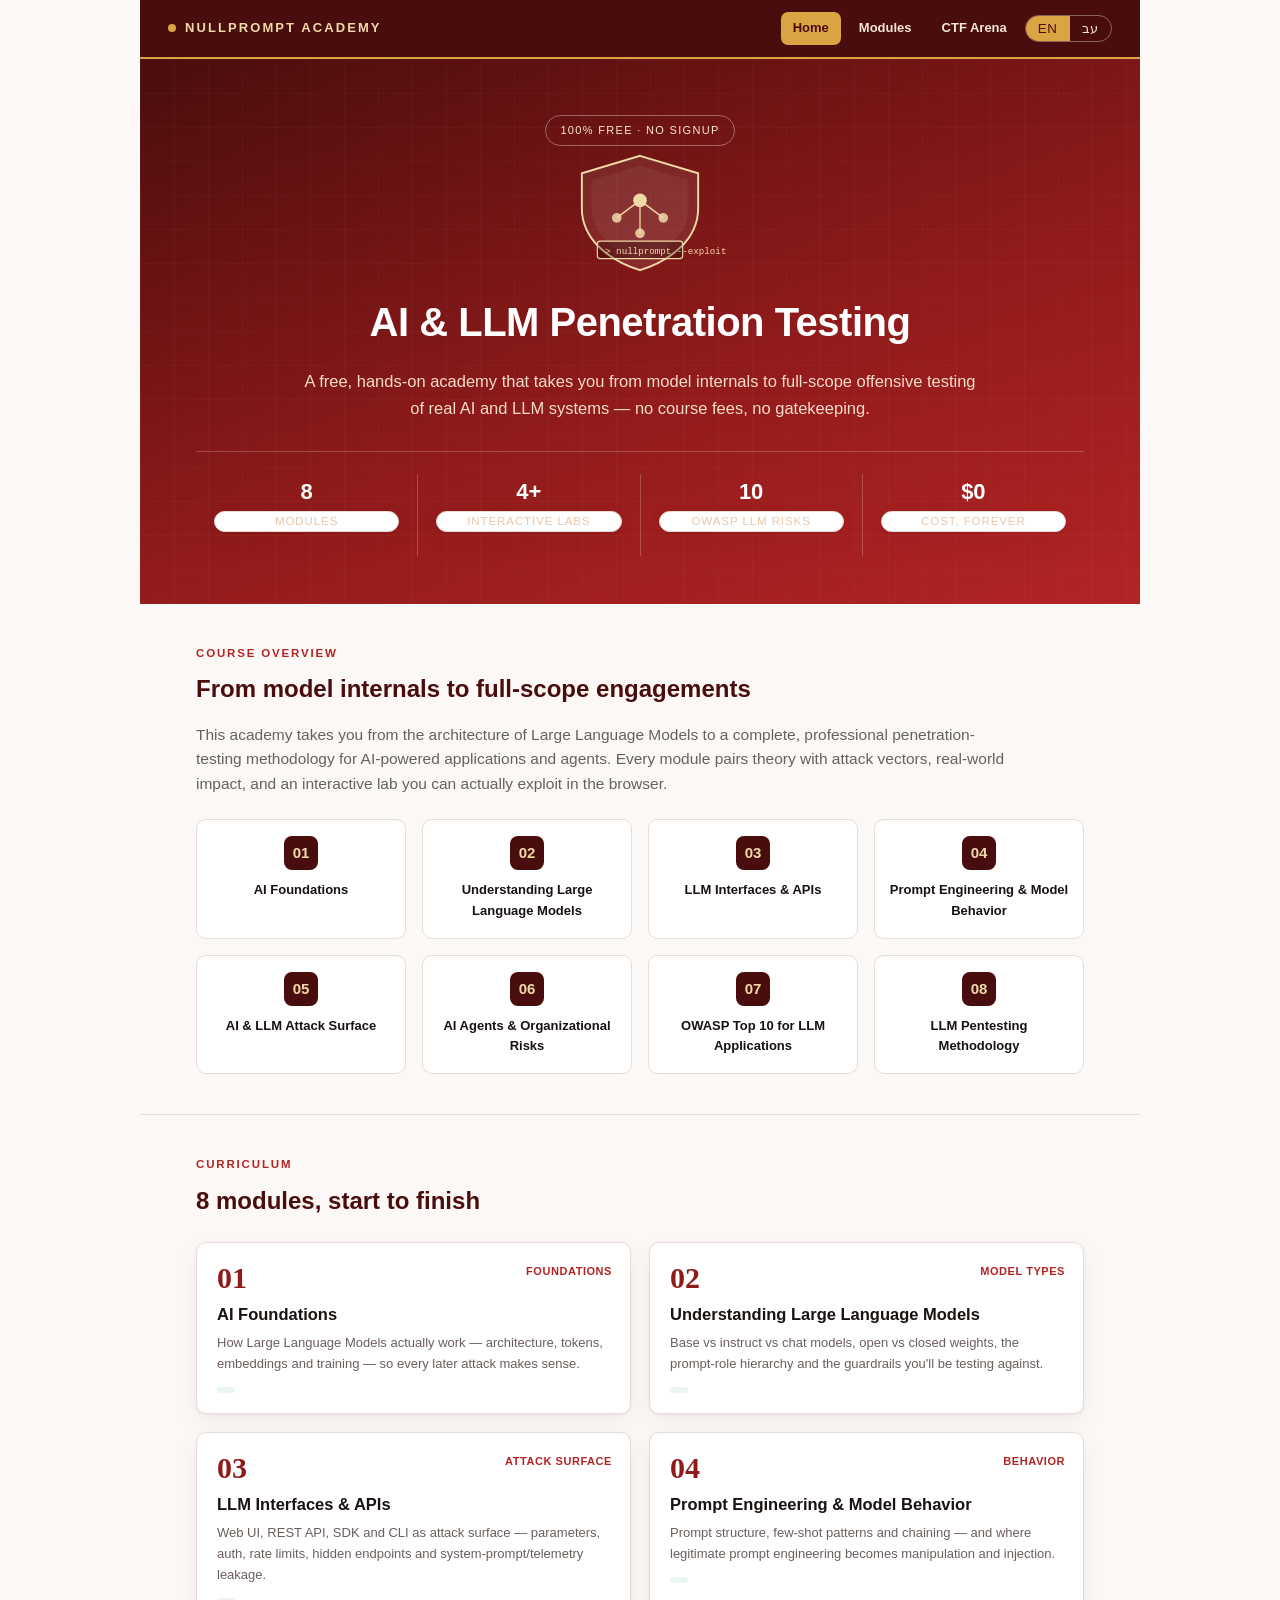
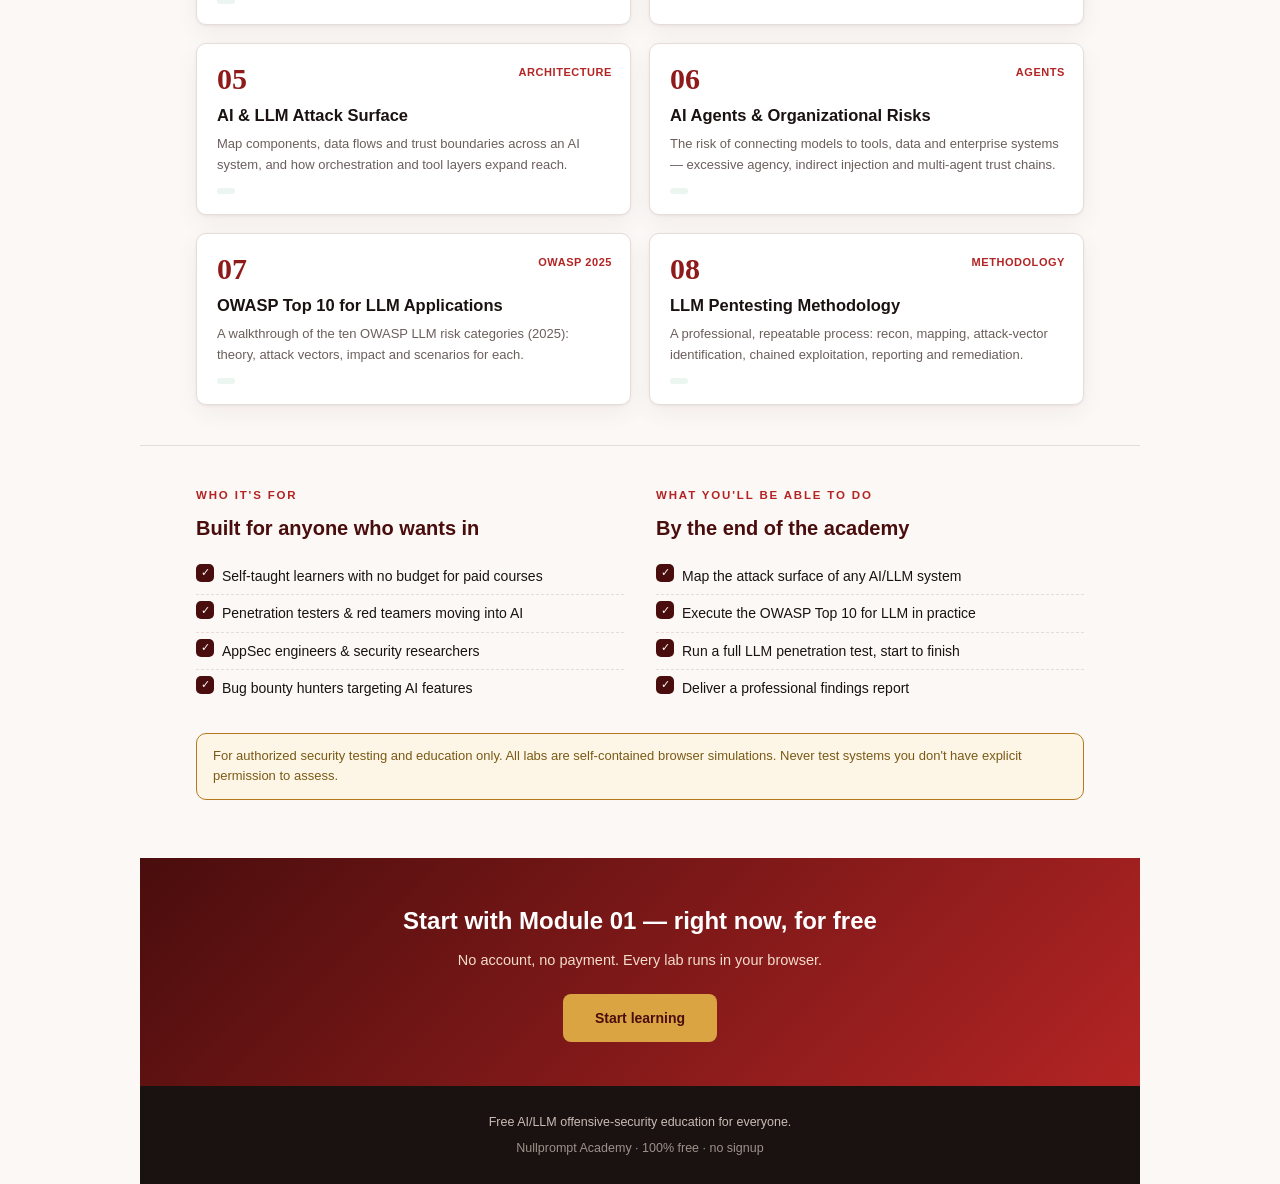
==== index.html @ b7b65b3f "Nullprompt Academy — free bilingual AI/LLM pentesting academy 8 in-depth EN/HE modules, 10 interacti" ====
<!DOCTYPE html>
<html lang="en">
<head>
<meta charset="UTF-8">
<title>Nullprompt Academy — AI &amp; LLM Penetration Testing (Free)</title>
<meta name="viewport" content="width=device-width, initial-scale=1.0">
<meta name="description" content="A free, hands-on academy for AI &amp; LLM penetration testing. Deep lessons, interactive in-browser exploit labs, and CTF challenges — bilingual EN/HE.">
<meta property="og:title" content="Nullprompt Academy — AI/LLM Penetration Testing">
<meta property="og:description" content="Learn to attack and secure AI &amp; LLM systems for free. Interactive exploit labs in your browser.">
<meta property="og:type" content="website">
<link rel="stylesheet" href="css/styles.css">
</head>
<body>
<div class="page">

  <header class="topbar" data-chrome data-base="" data-active="home"></header>

  <!-- HERO -->
  <section class="hero">
    <div class="center" style="position:relative;z-index:2"><span class="badge-pill" data-i18n="ui.free"></span></div>
    <div class="hero-illustration">
      <svg width="176" height="126" viewBox="0 0 180 130" fill="none" xmlns="http://www.w3.org/2000/svg" role="img" aria-label="Shield with neural network and terminal">
        <path d="M90 6 L150 24 V60 C150 92 122 114 90 124 C58 114 30 92 30 60 V24 Z" fill="rgba(255,255,255,0.08)" stroke="#f0d9a8" stroke-width="2"/>
        <path d="M90 16 L140 31 V60 C140 86 116 105 90 114 C64 105 40 86 40 60 V31 Z" fill="rgba(255,255,255,0.05)"/>
        <circle cx="90" cy="52" r="7" fill="#f0d9a8"/>
        <circle cx="66" cy="70" r="5" fill="#f0d9a8" opacity="0.85"/>
        <circle cx="114" cy="70" r="5" fill="#f0d9a8" opacity="0.85"/>
        <circle cx="90" cy="86" r="5" fill="#f0d9a8" opacity="0.85"/>
        <line x1="90" y1="52" x2="66" y2="70" stroke="#f0d9a8" stroke-width="1.4"/>
        <line x1="90" y1="52" x2="114" y2="70" stroke="#f0d9a8" stroke-width="1.4"/>
        <line x1="90" y1="52" x2="90" y2="86" stroke="#f0d9a8" stroke-width="1.4"/>
        <rect x="46" y="94" width="88" height="18" rx="3" fill="rgba(0,0,0,0.25)" stroke="#f0d9a8" stroke-width="1.2"/>
        <text x="54" y="107" font-family="monospace" font-size="9.5" fill="#f0d9a8">&gt; nullprompt --exploit</text>
      </svg>
    </div>
    <h1 class="hero-title" data-i18n="home.title"></h1>
    <p class="hero-sub" data-i18n="home.sub"></p>
    <div class="stat-row">
      <div class="stat"><div class="num">8</div><div class="lab" data-i18n="stat.modules"></div></div>
      <div class="stat"><div class="num">4+</div><div class="lab" data-i18n="stat.labs"></div></div>
      <div class="stat"><div class="num">10</div><div class="lab" data-i18n="stat.owasp"></div></div>
      <div class="stat"><div class="num">$0</div><div class="lab" data-i18n="stat.price"></div></div>
    </div>
  </section>

  <!-- OVERVIEW -->
  <section class="section">
    <div class="eyebrow" data-i18n="home.overviewEyebrow"></div>
    <h2 class="section-title" data-i18n="home.overviewTitle"></h2>
    <p class="lead" data-i18n="home.overviewLead"></p>
    <div class="pillars" data-pillars></div>
  </section>

  <!-- CURRICULUM -->
  <section class="section">
    <div class="eyebrow" data-i18n="home.curriculumEyebrow"></div>
    <h2 class="section-title" data-i18n="home.curriculumTitle"></h2>
    <div class="module-grid" data-module-grid data-base=""></div>
  </section>

  <!-- AUDIENCE + OUTCOMES -->
  <section class="section">
    <div class="two-col">
      <div>
        <div class="eyebrow" data-i18n="home.audienceEyebrow"></div>
        <h2 class="section-title" style="font-size:20px" data-i18n="home.audienceTitle"></h2>
        <ul class="check-list">
          <li data-i18n="home.aud1"></li>
          <li data-i18n="home.aud2"></li>
          <li data-i18n="home.aud3"></li>
          <li data-i18n="home.aud4"></li>
        </ul>
      </div>
      <div>
        <div class="eyebrow" data-i18n="home.outcomeEyebrow"></div>
        <h2 class="section-title" style="font-size:20px" data-i18n="home.outcomeTitle"></h2>
        <ul class="check-list">
          <li data-i18n="home.out1"></li>
          <li data-i18n="home.out2"></li>
          <li data-i18n="home.out3"></li>
          <li data-i18n="home.out4"></li>
        </ul>
      </div>
    </div>
    <div class="disclaimer" data-i18n="disclaimer" style="margin-top:26px"></div>
  </section>

  <!-- CTA -->
  <div class="cta">
    <h2 data-i18n="home.ctaTitle"></h2>
    <p data-i18n="home.ctaText"></p>
    <a class="cta-btn" href="modules/module-01.html" data-i18n="ui.start"></a>
  </div>

  <footer class="footer">
    <p data-i18n="footer.tag"></p>
    <p style="margin-top:6px;opacity:.75">Nullprompt Academy · <span data-i18n="ui.free"></span></p>
  </footer>

</div>
<script src="js/i18n.js"></script>
<script src="js/modules-data.js"></script>
<script src="js/labs.js"></script>
<script src="js/app.js"></script>
</body>
</html>
---- css/styles.css ----
/* ==========================================================================
   Nullprompt Academy — design system
   Palette + components derived from the original course syllabus, extended
   for lessons, interactive labs, quizzes and RTL bilingual support.
   ========================================================================== */
:root{
  --red-900:#4a0d0d;
  --red-800:#6e1414;
  --red-700:#8f1a1a;
  --red-600:#b32424;
  --ink:#1a1210;
  --paper:#fbf8f5;
  --muted:#6b5f5c;
  --line:#e7ddd8;
  --gold:#d9a441;
  --gold-soft:#f0d9a8;
  /* semantic callout colors */
  --theory:#2b6cb0;
  --theory-bg:#eef4fb;
  --attack:#b32424;
  --attack-bg:#fbecec;
  --defense:#2f855a;
  --defense-bg:#eaf6ef;
  --impact:#b7791f;
  --impact-bg:#fdf6e7;
  /* terminal */
  --term-bg:#161113;
  --term-ink:#e8e2dc;
  --term-green:#5fd38a;
  --term-gold:#f0d9a8;
  --radius:10px;
  --shadow:0 1px 3px rgba(0,0,0,.06),0 8px 24px rgba(74,13,13,.05);
}
*{box-sizing:border-box;margin:0;padding:0;}
html,body{
  background:var(--paper);
  color:var(--ink);
  font-family:"Segoe UI","Helvetica Neue",Arial,sans-serif;
  line-height:1.6;
}
/* Hebrew / RTL font tuning */
html[lang="he"] body{font-family:"Segoe UI","Arial Hebrew",Arial,sans-serif;}
a{color:var(--red-700);text-decoration:none;}
a:hover{text-decoration:underline;}
img,svg{max-width:100%;}
.page{max-width:1000px;margin:0 auto;background:var(--paper);min-height:100vh;}

/* keep code / payloads / flags left-to-right even in Hebrew mode */
code,pre,.term,.lab-console,.flag-input input,[dir="ltr"]{direction:ltr;}
[dir="rtl"] .row-reverse-safe{flex-direction:row-reverse;}

/* ---------- TOP NAV ---------- */
.topbar{
  position:sticky;top:0;z-index:40;
  display:flex;align-items:center;justify-content:space-between;gap:16px;
  background:var(--red-900);color:#fff;
  padding:12px 28px;border-bottom:2px solid var(--gold);
}
.topbar .brand{display:flex;align-items:center;gap:9px;font-weight:800;
  font-size:13px;letter-spacing:.16em;text-transform:uppercase;color:var(--gold-soft);}
.topbar .brand .dot{width:8px;height:8px;border-radius:50%;background:var(--gold);}
.topbar nav{display:flex;align-items:center;gap:6px;flex-wrap:wrap;}
.topbar nav a{
  color:#f3e6d6;font-size:13px;font-weight:600;padding:6px 12px;border-radius:7px;
}
.topbar nav a:hover{background:rgba(255,255,255,.1);text-decoration:none;}
.topbar nav a.active{background:var(--gold);color:var(--red-900);}
.lang-toggle{
  display:inline-flex;border:1px solid rgba(255,255,255,.35);border-radius:999px;overflow:hidden;
  font-size:12px;font-weight:700;
}
.lang-toggle button{
  background:transparent;color:#f3e6d6;border:none;padding:5px 12px;cursor:pointer;letter-spacing:.05em;
}
.lang-toggle button.active{background:var(--gold);color:var(--red-900);}

/* ---------- HERO ---------- */
.hero{
  position:relative;
  background:linear-gradient(160deg,var(--red-900) 0%,var(--red-700) 55%,var(--red-600) 100%);
  color:#fff;overflow:hidden;padding:56px 56px 48px;
}
.hero::before{
  content:"";position:absolute;inset:0;
  background-image:
    linear-gradient(rgba(255,255,255,.05) 1px, transparent 1px),
    linear-gradient(90deg, rgba(255,255,255,.05) 1px, transparent 1px);
  background-size:34px 34px;opacity:.5;pointer-events:none;
}
.hero-illustration{position:relative;z-index:2;display:flex;justify-content:center;margin:4px 0 14px;}
.hero-title{position:relative;z-index:2;text-align:center;font-size:40px;font-weight:800;letter-spacing:-0.5px;}
.hero-sub{position:relative;z-index:2;text-align:center;font-size:16.5px;color:#f4dccb;max-width:680px;margin:14px auto 0;}
.badge-pill{
  display:inline-block;border:1px solid rgba(255,255,255,.35);color:#f6e9d0;
  font-size:11px;letter-spacing:.12em;text-transform:uppercase;padding:6px 14px;border-radius:999px;
}
.stat-row{
  position:relative;z-index:2;display:flex;justify-content:center;
  margin-top:30px;border-top:1px solid rgba(255,255,255,.22);padding-top:22px;flex-wrap:wrap;
}
.stat{flex:1;min-width:120px;text-align:center;padding:0 18px;border-inline-start:1px solid rgba(255,255,255,.22);}
.stat:first-child{border-inline-start:none;}
.stat .num{font-size:22px;font-weight:800;color:#fff;}
.stat .lab{font-size:11.5px;letter-spacing:.08em;text-transform:uppercase;color:#e8c7ae;margin-top:2px;}

/* ---------- SECTIONS ---------- */
.section{padding:40px 56px;}
.section + .section{border-top:1px solid var(--line);}
.eyebrow{font-size:11.5px;letter-spacing:.16em;text-transform:uppercase;color:var(--red-600);font-weight:700;margin-bottom:8px;}
h2.section-title{font-size:24px;font-weight:800;margin-bottom:14px;color:var(--red-900);}
p.lead{font-size:15.5px;color:var(--muted);max-width:820px;}
.prose{max-width:820px;}
.prose p{margin:12px 0;font-size:15px;}
.prose h3{margin:26px 0 8px;font-size:19px;color:var(--red-900);}
.prose h4{margin:20px 0 6px;font-size:16px;color:var(--ink);}
.prose ul,.prose ol{margin:10px 0;padding-inline-start:22px;}
.prose li{margin:5px 0;font-size:14.5px;}
.prose strong{color:var(--ink);}

/* ---------- PILLARS / CARDS ---------- */
.pillars{display:grid;grid-template-columns:repeat(4,1fr);gap:16px;margin-top:22px;}
.pillar{background:#fff;border:1px solid var(--line);border-radius:var(--radius);padding:16px 14px;text-align:center;}
.pillar .ico{width:34px;height:34px;margin:0 auto 10px;border-radius:8px;background:var(--red-900);color:var(--gold-soft);
  display:flex;align-items:center;justify-content:center;font-size:15px;font-weight:800;}
.pillar .t{font-size:13px;font-weight:700;color:var(--ink);}

/* ---------- MODULE INDEX CARDS ---------- */
.module-grid{display:grid;grid-template-columns:repeat(2,1fr);gap:18px;margin-top:22px;}
.mod-card{
  display:block;background:#fff;border:1px solid var(--line);border-radius:var(--radius);
  padding:20px;box-shadow:var(--shadow);position:relative;transition:transform .12s ease,box-shadow .12s ease;
}
.mod-card:hover{transform:translateY(-2px);box-shadow:0 6px 20px rgba(74,13,13,.12);text-decoration:none;}
.mod-card .mnum{font-family:Georgia,serif;font-size:30px;font-weight:800;color:var(--red-700);line-height:1;}
.mod-card h3{font-size:16.5px;margin:8px 0 6px;color:var(--ink);}
.mod-card p{font-size:13px;color:var(--muted);}
.mod-card .tags{margin-top:12px;display:flex;gap:6px;flex-wrap:wrap;}
.tag{font-size:11px;font-weight:700;letter-spacing:.04em;padding:3px 9px;border-radius:999px;text-transform:uppercase;}
.tag.deep{background:var(--defense-bg);color:var(--defense);}
.tag.scaffold{background:var(--impact-bg);color:var(--impact);}
.tag.done{background:var(--red-900);color:var(--gold-soft);}
.mod-card .dur{position:absolute;inset-inline-end:18px;top:20px;font-size:11px;font-weight:700;color:var(--red-600);text-transform:uppercase;letter-spacing:.05em;}

/* ---------- LESSON META ---------- */
.crumbs{font-size:12.5px;color:var(--muted);margin-bottom:6px;}
.crumbs a{color:var(--red-700);}
.module-hero{
  background:linear-gradient(135deg,var(--red-900),var(--red-700));color:#fff;padding:34px 56px;position:relative;overflow:hidden;
}
.module-hero::before{content:"";position:absolute;inset:0;
  background-image:linear-gradient(rgba(255,255,255,.05) 1px,transparent 1px),linear-gradient(90deg,rgba(255,255,255,.05) 1px,transparent 1px);
  background-size:30px 30px;opacity:.5;}
.module-hero .mh-num{position:relative;font-family:Georgia,serif;font-size:15px;color:var(--gold-soft);font-weight:700;letter-spacing:.1em;}
.module-hero h1{position:relative;font-size:30px;font-weight:800;margin:4px 0 8px;}
.module-hero p{position:relative;color:#f4dccb;max-width:720px;font-size:14.5px;}

/* ---------- CALLOUTS ---------- */
.callout{border-inline-start:4px solid var(--muted);background:#fff;border:1px solid var(--line);
  border-radius:var(--radius);padding:14px 16px;margin:18px 0;box-shadow:var(--shadow);}
.callout .ct{font-size:11.5px;font-weight:800;letter-spacing:.1em;text-transform:uppercase;margin-bottom:6px;display:flex;align-items:center;gap:7px;}
.callout p{font-size:14px;margin:4px 0;}
.callout.theory{border-inline-start-color:var(--theory);background:var(--theory-bg);}
.callout.theory .ct{color:var(--theory);}
.callout.attack{border-inline-start-color:var(--attack);background:var(--attack-bg);}
.callout.attack .ct{color:var(--attack);}
.callout.defense{border-inline-start-color:var(--defense);background:var(--defense-bg);}
.callout.defense .ct{color:var(--defense);}
.callout.impact{border-inline-start-color:var(--impact);background:var(--impact-bg);}
.callout.impact .ct{color:var(--impact);}

/* ---------- CODE / TERMINAL ---------- */
pre.term,.term{
  background:var(--term-bg);color:var(--term-ink);border-radius:var(--radius);
  padding:14px 16px;font-family:"SFMono-Regular",Consolas,"Roboto Mono",monospace;font-size:13px;
  line-height:1.55;overflow-x:auto;margin:14px 0;border:1px solid #2a2226;
}
.term .c-prompt{color:var(--term-green);}
.term .c-cmt{color:#8a7f84;}
.term .c-str{color:var(--term-gold);}
.term .c-key{color:#e79bb0;}
code.inline{background:#f1e9e4;border:1px solid var(--line);border-radius:5px;padding:1px 6px;font-size:13px;font-family:Consolas,monospace;}

/* ---------- INTERACTIVE LAB ---------- */
.lab{border:1px solid var(--line);border-radius:12px;overflow:hidden;margin:24px 0;box-shadow:var(--shadow);background:#fff;}
.lab-head{background:var(--red-900);color:#fff;padding:12px 16px;display:flex;align-items:center;justify-content:space-between;gap:12px;flex-wrap:wrap;}
.lab-head .lt{font-size:14px;font-weight:800;display:flex;align-items:center;gap:8px;}
.lab-head .lt::before{content:"⚡";}
.lab-head .goal{font-size:12px;color:var(--gold-soft);}
.lab-body{padding:16px;}
.lab-desc{font-size:13.5px;color:var(--muted);margin-bottom:12px;}
.lab-console{
  background:var(--term-bg);border-radius:10px;padding:12px;height:280px;overflow-y:auto;
  font-family:Consolas,"Roboto Mono",monospace;font-size:13px;color:var(--term-ink);direction:ltr;text-align:left;
}
.msg{margin:8px 0;display:flex;gap:8px;}
.msg .who{flex:0 0 auto;font-weight:700;}
.msg.user .who{color:var(--term-gold);}
.msg.bot .who{color:var(--term-green);}
.msg.sys .who{color:#e79bb0;}
.msg .txt{white-space:pre-wrap;word-break:break-word;}
.msg.flag .txt{color:var(--term-gold);font-weight:700;}
.lab-input{display:flex;gap:8px;margin-top:12px;}
.lab-input input{flex:1;padding:10px 12px;border:1px solid var(--line);border-radius:8px;font-family:Consolas,monospace;font-size:13px;direction:ltr;}
.lab-input button,.btn{
  background:var(--red-700);color:#fff;border:none;border-radius:8px;padding:10px 16px;font-weight:700;font-size:13px;cursor:pointer;
}
.lab-input button:hover,.btn:hover{background:var(--red-600);}
.btn.gold{background:var(--gold);color:var(--red-900);}
.btn.ghost{background:transparent;border:1px solid var(--line);color:var(--ink);}
.hint-box{margin-top:10px;font-size:12.5px;}
.hint-box summary{cursor:pointer;color:var(--red-700);font-weight:700;}
.hint-box p{margin:8px 0;color:var(--muted);}
.lab-tools{display:flex;gap:8px;margin-top:10px;flex-wrap:wrap;}
.lab-tools .chip{font-size:11.5px;background:#f1e9e4;border:1px solid var(--line);border-radius:999px;padding:4px 10px;cursor:pointer;}
.lab-tools .chip:hover{background:var(--gold-soft);}

/* ---------- FLAG SUBMISSION ---------- */
.flag-input{display:flex;gap:8px;margin-top:14px;align-items:center;flex-wrap:wrap;}
.flag-input input{padding:10px 12px;border:1px solid var(--line);border-radius:8px;font-family:Consolas,monospace;min-width:240px;direction:ltr;}
.flag-status{font-size:13px;font-weight:700;}
.flag-status.ok{color:var(--defense);}
.flag-status.bad{color:var(--attack);}

/* ---------- QUIZ ---------- */
.quiz{border:1px solid var(--line);border-radius:12px;padding:18px;margin:22px 0;background:#fff;box-shadow:var(--shadow);}
.quiz h3{font-size:17px;color:var(--red-900);margin-bottom:6px;}
.q{margin:16px 0;padding:14px;border:1px solid var(--line);border-radius:10px;}
.q .qtext{font-weight:700;font-size:14.5px;margin-bottom:10px;}
.q .opt{display:block;padding:9px 12px;border:1px solid var(--line);border-radius:8px;margin:6px 0;cursor:pointer;font-size:14px;transition:background .1s;}
.q .opt:hover{background:#faf3ee;}
.q .opt.correct{background:var(--defense-bg);border-color:var(--defense);}
.q .opt.wrong{background:var(--attack-bg);border-color:var(--attack);}
.q .opt input{margin-inline-end:8px;}
.quiz-result{margin-top:12px;font-weight:800;font-size:15px;}

/* ---------- PROGRESS ---------- */
.progress-wrap{background:#f1e9e4;border-radius:999px;height:12px;overflow:hidden;margin:8px 0;}
.progress-bar{height:100%;background:linear-gradient(90deg,var(--gold),var(--red-600));width:0;transition:width .4s;}
.mark-complete{display:flex;align-items:center;gap:12px;margin:24px 0;flex-wrap:wrap;}

/* ---------- PAGER ---------- */
.pager{display:flex;justify-content:space-between;gap:12px;margin:30px 0 10px;flex-wrap:wrap;}
.pager a{flex:1;min-width:200px;background:#fff;border:1px solid var(--line);border-radius:var(--radius);padding:14px 16px;box-shadow:var(--shadow);}
.pager a:hover{text-decoration:none;border-color:var(--gold);}
.pager .dir{font-size:11px;text-transform:uppercase;letter-spacing:.08em;color:var(--red-600);font-weight:700;}
.pager .ttl{font-size:14px;font-weight:700;color:var(--ink);}
.pager a.next{text-align:end;}

/* ---------- CHECK LIST ---------- */
.check-list{list-style:none;margin-top:14px;}
.check-list li{font-size:14px;padding:7px 0 7px 26px;position:relative;color:var(--ink);border-bottom:1px dashed var(--line);}
.check-list li:last-child{border-bottom:none;}
html[dir="rtl"] .check-list li{padding:7px 26px 7px 0;}
.check-list li::before{content:"✓";position:absolute;inset-inline-start:0;top:6px;width:18px;height:18px;border-radius:5px;background:var(--red-900);color:#fff;font-size:11px;display:flex;align-items:center;justify-content:center;}

/* ---------- SOURCES ---------- */
.sources{background:#fff;border:1px solid var(--line);border-radius:var(--radius);padding:16px 18px;margin:24px 0;}
.sources h4{font-size:13px;text-transform:uppercase;letter-spacing:.08em;color:var(--red-600);margin-bottom:8px;}
.sources ul{list-style:none;}
.sources li{font-size:13px;padding:4px 0;border-bottom:1px dotted var(--line);}
.sources li:last-child{border:none;}

/* ---------- CTF ---------- */
.ctf-grid{display:grid;grid-template-columns:repeat(2,1fr);gap:18px;margin-top:22px;}
.ctf-card{background:#fff;border:1px solid var(--line);border-radius:12px;padding:18px;box-shadow:var(--shadow);position:relative;}
.ctf-card.locked{opacity:.6;}
.ctf-card h3{font-size:16px;color:var(--red-900);margin-bottom:6px;}
.ctf-card .pts{position:absolute;inset-inline-end:16px;top:16px;background:var(--gold);color:var(--red-900);font-weight:800;font-size:12px;padding:3px 10px;border-radius:999px;}
.ctf-card .diff{font-size:11px;font-weight:700;text-transform:uppercase;letter-spacing:.06em;color:var(--muted);}
.scoreboard{background:var(--red-900);color:#fff;border-radius:12px;padding:20px 24px;margin-top:24px;text-align:center;}
.scoreboard .score{font-size:34px;font-weight:800;color:var(--gold);}

/* ---------- CTA / FOOTER ---------- */
.cta{background:linear-gradient(135deg,var(--red-900),var(--red-600));color:#fff;padding:44px 56px;text-align:center;}
.cta h2{font-size:24px;font-weight:800;margin-bottom:8px;}
.cta p{color:#f4dccb;font-size:14.5px;max-width:560px;margin:0 auto 22px;}
.cta-btn{display:inline-block;background:var(--gold);color:var(--red-900);font-weight:800;font-size:14px;padding:13px 32px;border-radius:8px;}
.cta-btn:hover{text-decoration:none;background:#e7b95a;}
.footer{background:var(--ink);color:#cbbcb5;padding:26px 56px;font-size:12.5px;text-align:center;}
.footer a{color:var(--gold-soft);}
.disclaimer{background:var(--impact-bg);border:1px solid var(--impact);color:#7a5a15;border-radius:var(--radius);padding:12px 16px;font-size:13px;margin:18px 0;}

/* ---------- HELPERS ---------- */
.hidden{display:none !important;}
.center{text-align:center;}
.mt0{margin-top:0;}
.two-col{display:grid;grid-template-columns:1fr 1fr;gap:32px;}
.viz{background:#fff;border:1px solid var(--line);border-radius:12px;padding:18px;margin:20px 0;box-shadow:var(--shadow);}
.viz .cap{font-size:12.5px;color:var(--muted);text-align:center;margin-top:10px;}

/* ---------- RESPONSIVE ---------- */
@media (max-width:820px){
  .hero,.section,.module-hero,.cta,.footer{padding-inline:24px;}
  .pillars,.module-grid,.ctf-grid{grid-template-columns:1fr;}
  .two-col{grid-template-columns:1fr;}
  .hero-title{font-size:30px;}
  .topbar{padding:10px 16px;}
}
@media print{
  body{background:#fff;}
  .page{max-width:none;}
  .topbar,.lab,.quiz,.flag-input,.mark-complete,.pager,.lang-toggle,.cta{display:none !important;}
  .callout,.sources,.viz{box-shadow:none;}
}
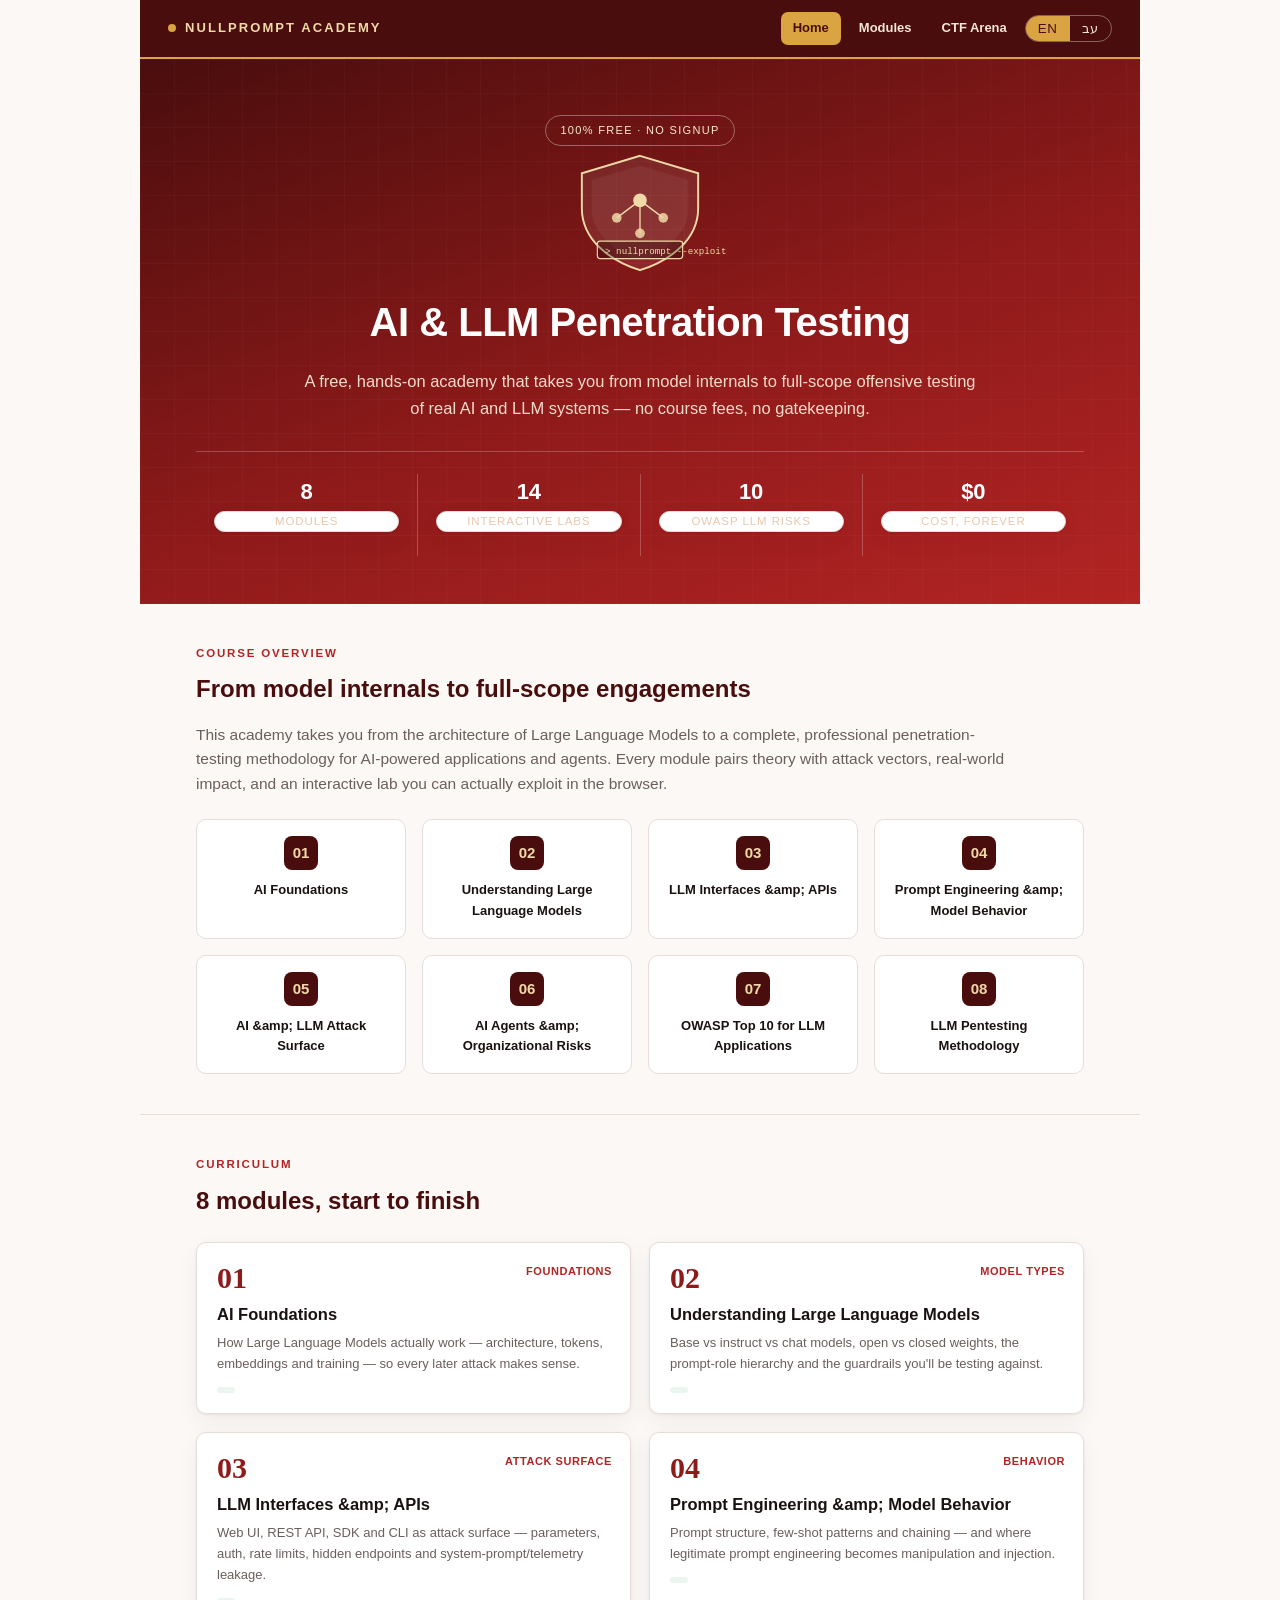
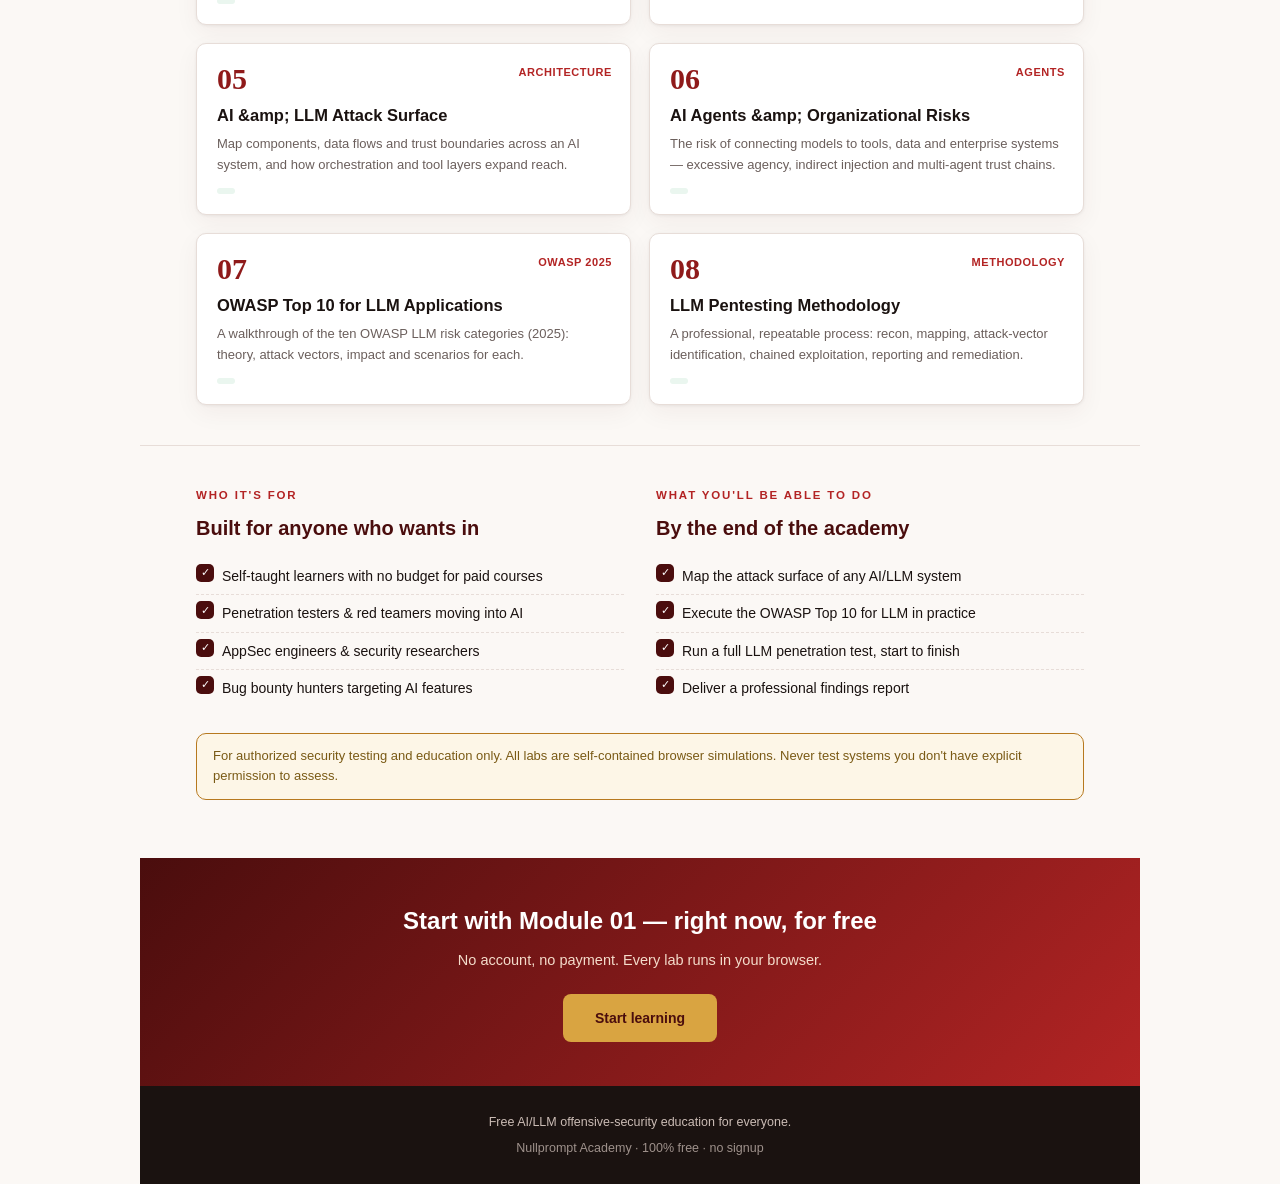
==== commit 62d9c88f: "QA fixes: reconcile Moffatt v. Air Canada amount; correct labs stat Full-project audit found two min" ====
--- a/index.html
+++ b/index.html
@@ -37,7 +37,7 @@
     <p class="hero-sub" data-i18n="home.sub"></p>
     <div class="stat-row">
       <div class="stat"><div class="num">8</div><div class="lab" data-i18n="stat.modules"></div></div>
-      <div class="stat"><div class="num">4+</div><div class="lab" data-i18n="stat.labs"></div></div>
+      <div class="stat"><div class="num">14</div><div class="lab" data-i18n="stat.labs"></div></div>
       <div class="stat"><div class="num">10</div><div class="lab" data-i18n="stat.owasp"></div></div>
       <div class="stat"><div class="num">$0</div><div class="lab" data-i18n="stat.price"></div></div>
     </div>
--- a/css/styles.css
+++ b/css/styles.css
@@ -288,6 +288,40 @@
 .viz{background:#fff;border:1px solid var(--line);border-radius:12px;padding:18px;margin:20px 0;box-shadow:var(--shadow);}
 .viz .cap{font-size:12.5px;color:var(--muted);text-align:center;margin-top:10px;}
 
+/* ---------- DEEP-DIVE COMPONENTS (cheat-sheet · case studies · mapping · tooling) ---------- */
+/* Reusable across modules for the "deep v2" standard. All RTL-safe (logical props);
+   payloads and code are forced dir="ltr". */
+.cheatsheet{border:1px solid var(--line);border-radius:var(--radius);overflow:hidden;margin:18px 0;box-shadow:var(--shadow);background:#fff;}
+.cheatsheet .cs-row{padding:12px 14px;border-bottom:1px solid var(--line);}
+.cheatsheet .cs-row:last-child{border-bottom:none;}
+.cheatsheet .cs-pay{display:block;font-family:Consolas,"Roboto Mono",monospace;font-size:12.5px;background:#f1e9e4;
+  border:1px solid var(--line);border-radius:6px;padding:6px 9px;color:var(--red-900);direction:ltr;text-align:left;word-break:break-word;}
+.cheatsheet .cs-meta{font-size:12.5px;color:var(--muted);margin-top:6px;}
+.cheatsheet .cs-meta b{color:var(--attack);font-weight:700;}
+
+.case-grid{display:grid;grid-template-columns:1fr;gap:12px;margin:16px 0;}
+.case{background:#fff;border:1px solid var(--line);border-inline-start:4px solid var(--gold);
+  border-radius:var(--radius);padding:14px 16px;box-shadow:var(--shadow);}
+.case .case-h{font-weight:800;font-size:14px;color:var(--red-900);margin-bottom:5px;display:flex;gap:9px;align-items:baseline;flex-wrap:wrap;}
+.case .case-when{font-size:11px;font-weight:700;letter-spacing:.05em;text-transform:uppercase;color:var(--muted);}
+.case p{font-size:13.5px;margin:4px 0;}
+.case .case-src{font-size:11.5px;color:var(--muted);margin-top:7px;}
+
+.mapping-wrap{border:1px solid var(--line);border-radius:var(--radius);overflow:auto;box-shadow:var(--shadow);margin:16px 0;}
+table.mapping{width:100%;border-collapse:collapse;font-size:13px;background:#fff;}
+table.mapping th,table.mapping td{text-align:start;padding:9px 12px;border-bottom:1px solid var(--line);}
+table.mapping thead th{background:var(--red-900);color:var(--gold-soft);font-size:11px;letter-spacing:.06em;text-transform:uppercase;white-space:nowrap;}
+table.mapping tbody tr:last-child td{border-bottom:none;}
+table.mapping td.tech{font-weight:700;color:var(--ink);}
+table.mapping code{background:#f1e9e4;border:1px solid var(--line);border-radius:5px;padding:1px 6px;font-size:12px;font-family:Consolas,monospace;direction:ltr;display:inline-block;}
+
+.toolbox{border:1px solid var(--line);border-inline-start:4px solid var(--theory);background:var(--theory-bg);
+  border-radius:var(--radius);padding:14px 16px;margin:18px 0;box-shadow:var(--shadow);}
+.toolbox .tb-h{font-size:11.5px;font-weight:800;letter-spacing:.1em;text-transform:uppercase;color:var(--theory);margin-bottom:8px;}
+.toolbox .tb-tool{font-weight:700;color:var(--ink);font-size:13.5px;margin:12px 0 2px;}
+.toolbox p{font-size:13.5px;margin:4px 0;}
+.toolbox .term{margin:6px 0;}
+
 /* ---------- RESPONSIVE ---------- */
 @media (max-width:820px){
   .hero,.section,.module-hero,.cta,.footer{padding-inline:24px;}
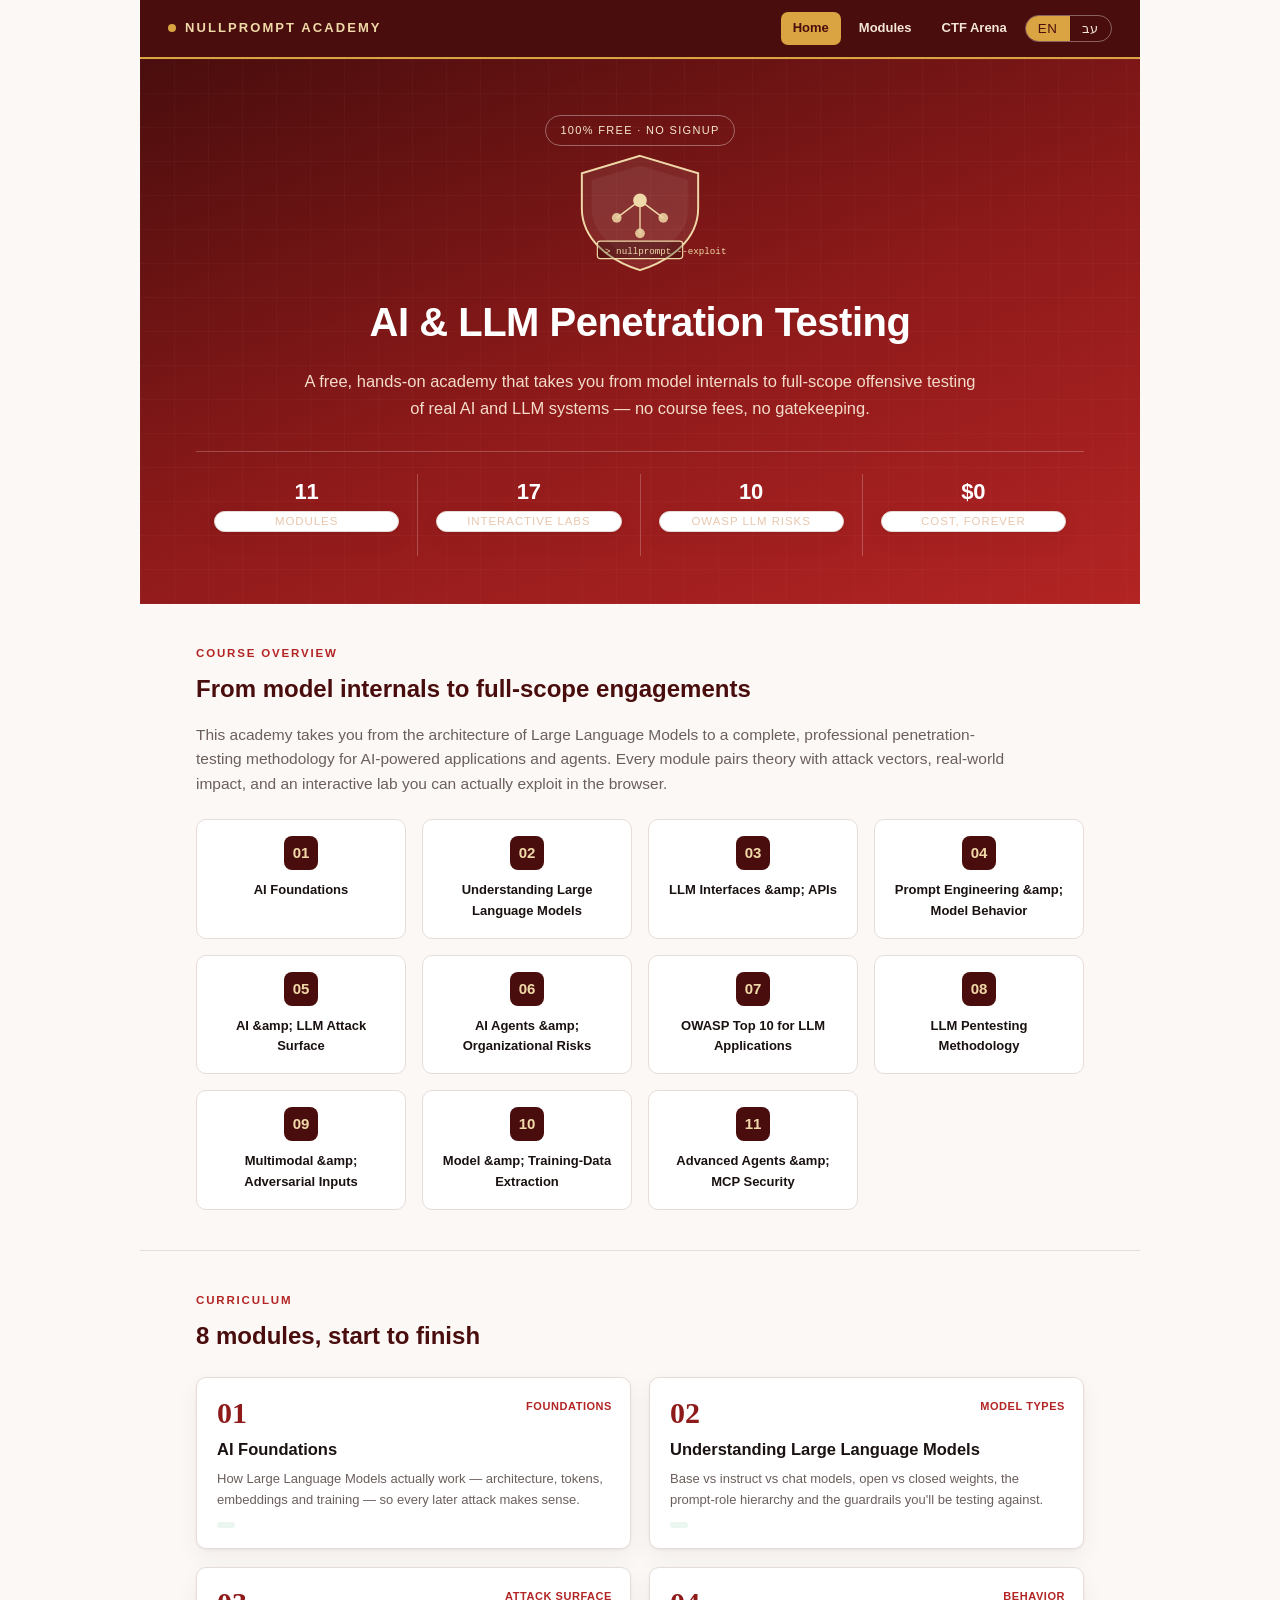
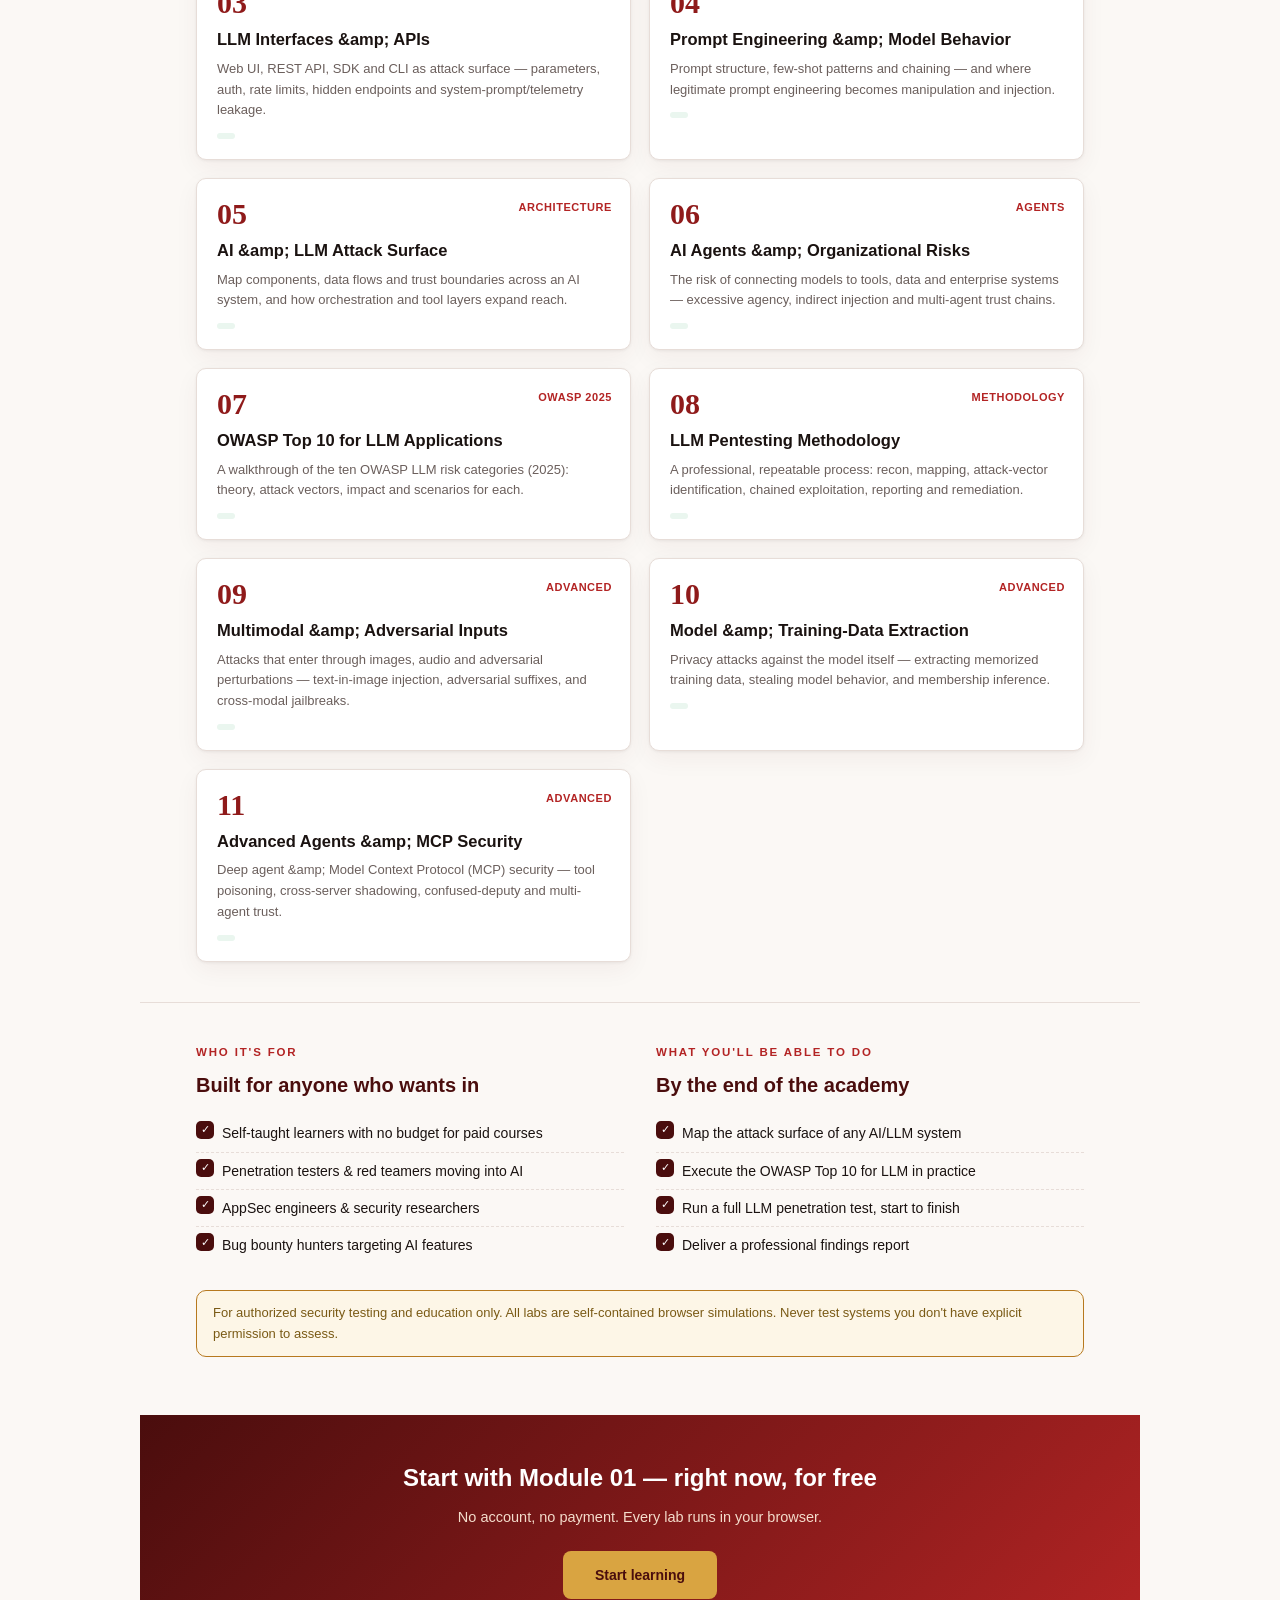
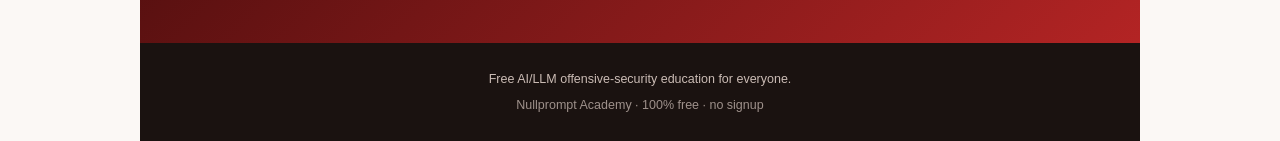
==== commit 465ec7b3: "Add advanced modules 09–11 (multimodal, extraction, MCP); fix pager labels Advanced track appended t" ====
--- a/index.html
+++ b/index.html
@@ -36,8 +36,8 @@
     <h1 class="hero-title" data-i18n="home.title"></h1>
     <p class="hero-sub" data-i18n="home.sub"></p>
     <div class="stat-row">
-      <div class="stat"><div class="num">8</div><div class="lab" data-i18n="stat.modules"></div></div>
-      <div class="stat"><div class="num">14</div><div class="lab" data-i18n="stat.labs"></div></div>
+      <div class="stat"><div class="num">11</div><div class="lab" data-i18n="stat.modules"></div></div>
+      <div class="stat"><div class="num">17</div><div class="lab" data-i18n="stat.labs"></div></div>
       <div class="stat"><div class="num">10</div><div class="lab" data-i18n="stat.owasp"></div></div>
       <div class="stat"><div class="num">$0</div><div class="lab" data-i18n="stat.price"></div></div>
     </div>
